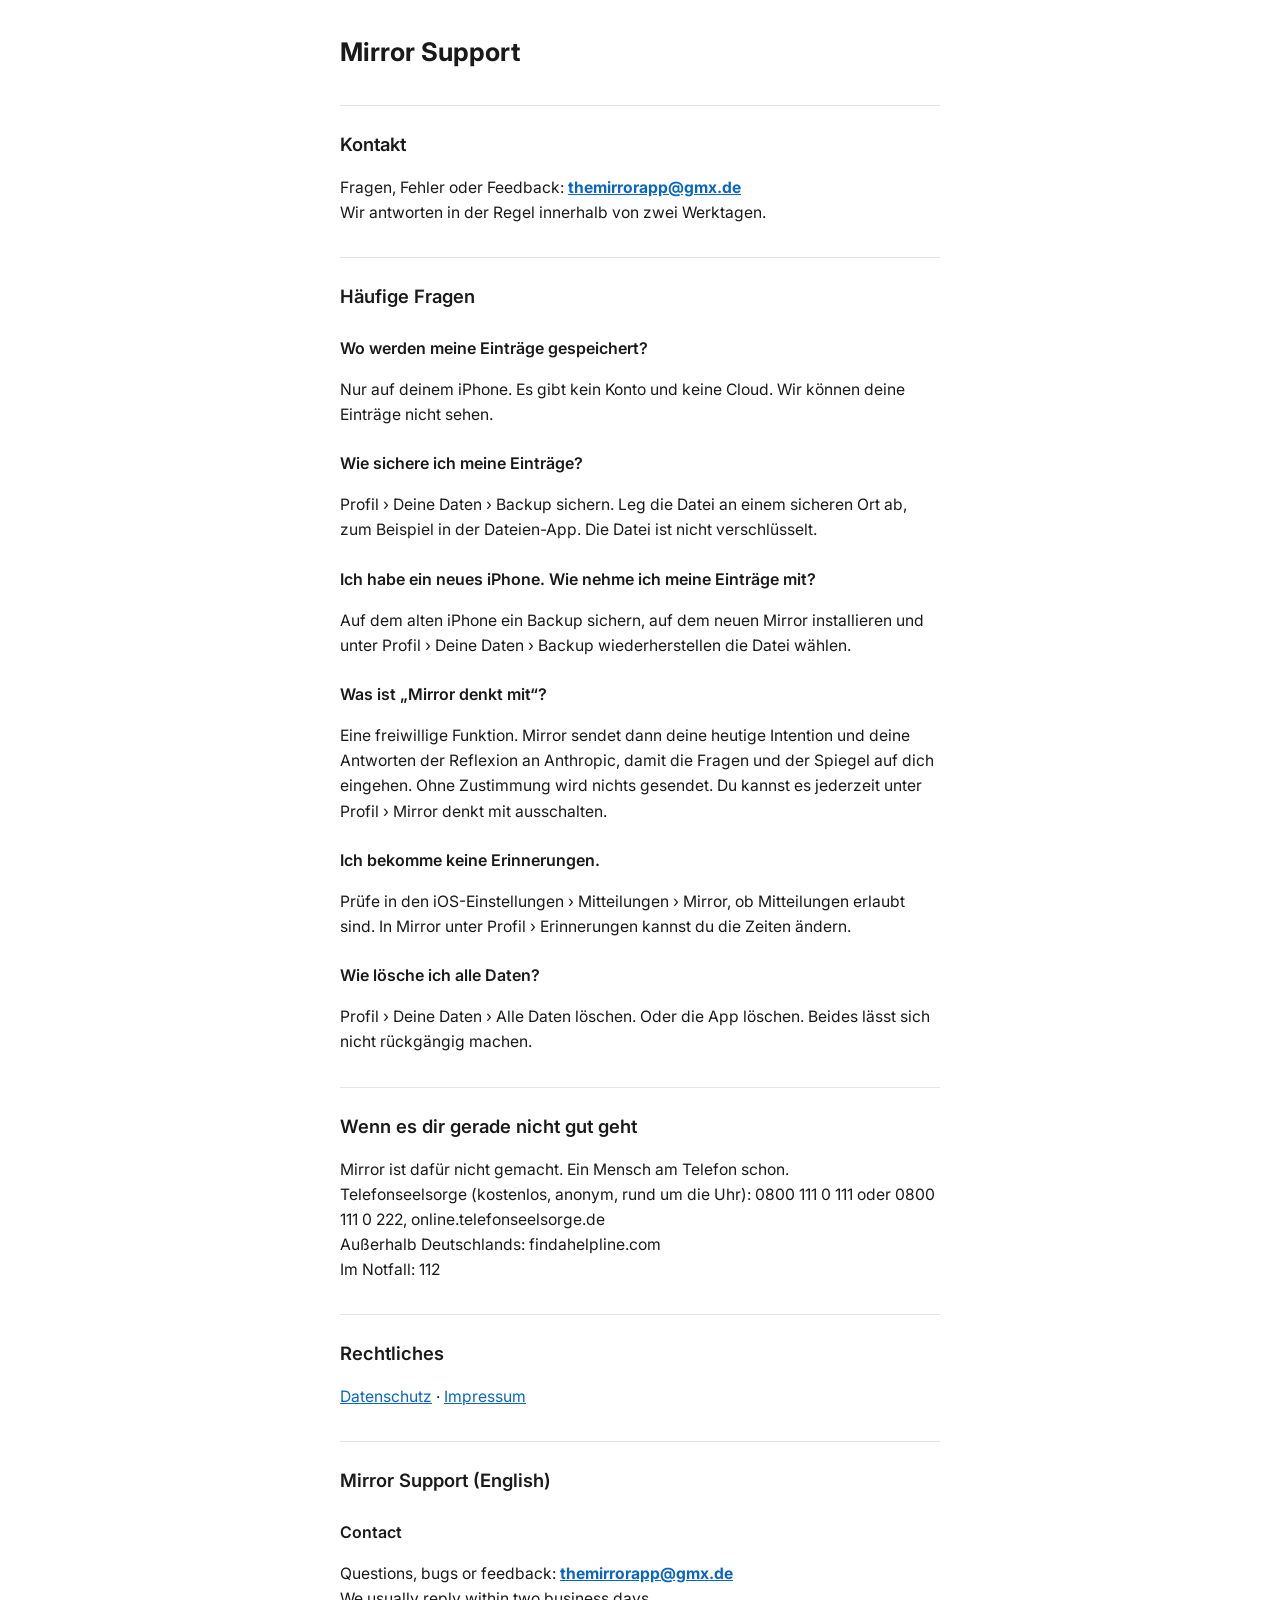
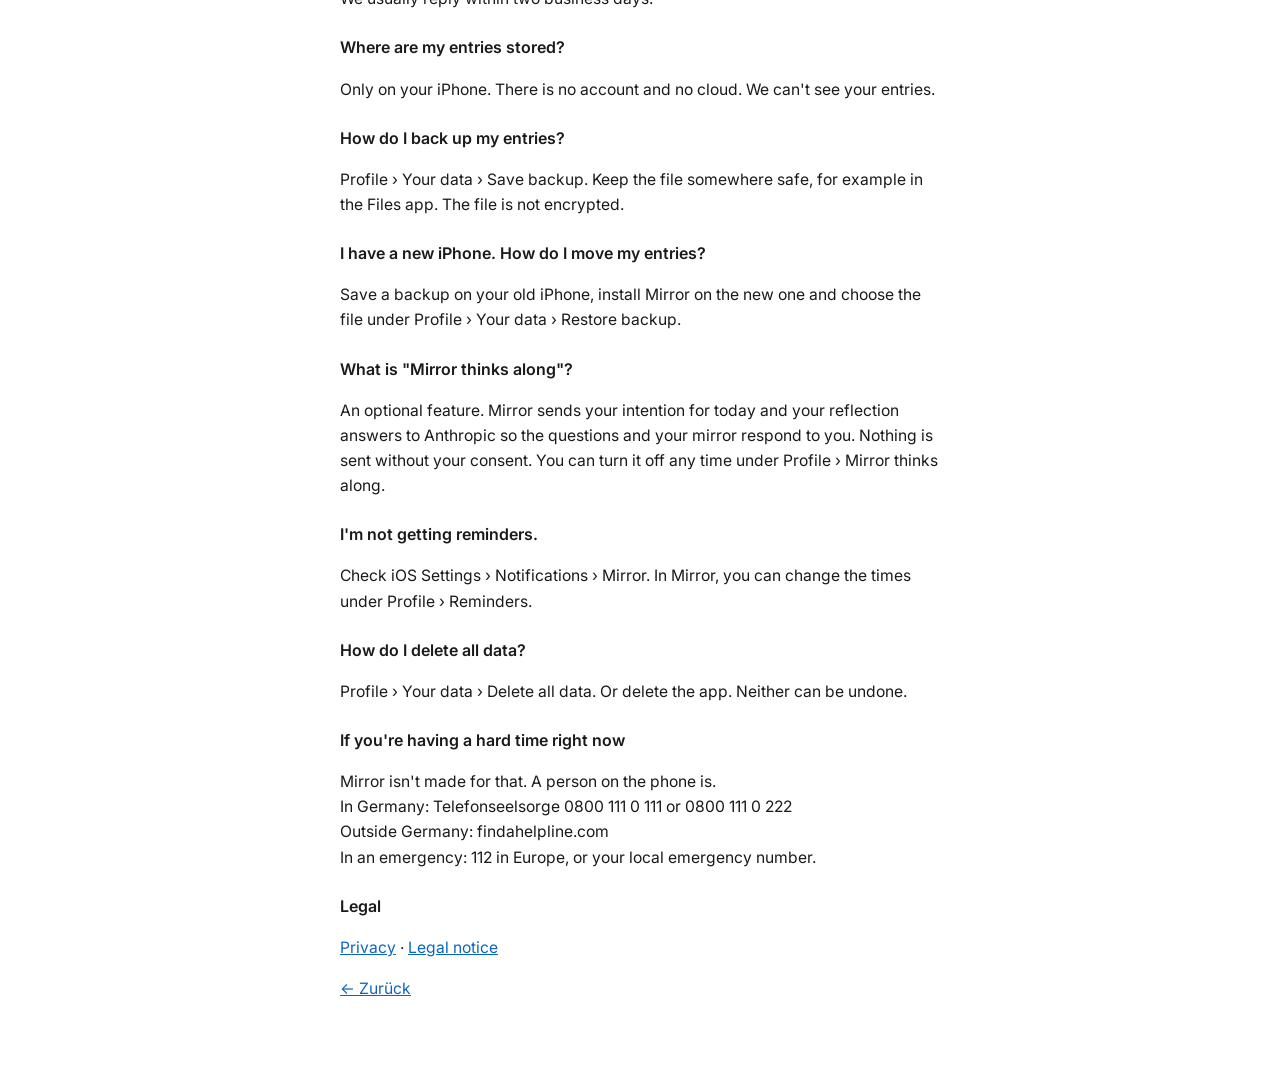
==== support.html @ 7884ecce "last stand 17.11" ====
<!DOCTYPE html>
<html lang="de">
<head>
<meta charset="UTF-8">
<meta name="viewport" content="width=device-width, initial-scale=1">
<title>Support — Mirror</title>
<link rel="preconnect" href="https://fonts.googleapis.com">
<link rel="preconnect" href="https://fonts.gstatic.com" crossorigin>
<link href="https://fonts.googleapis.com/css2?family=Inter:wght@400;600;700&display=swap" rel="stylesheet">
<link rel="stylesheet" href="style.css">
</head>
<body>
<main>
  <h1>Mirror Support</h1>

  <h2>Kontakt</h2>
  <p>Fragen, Fehler oder Feedback: <a href="mailto:themirrorapp@gmx.de"><strong>themirrorapp@gmx.de</strong></a><br>
  Wir antworten in der Regel innerhalb von zwei Werktagen.</p>

  <h2>Häufige Fragen</h2>

  <h3>Wo werden meine Einträge gespeichert?</h3>
  <p>Nur auf deinem iPhone. Es gibt kein Konto und keine Cloud. Wir können deine Einträge nicht sehen.</p>

  <h3>Wie sichere ich meine Einträge?</h3>
  <p>Profil › Deine Daten › Backup sichern. Leg die Datei an einem sicheren Ort ab, zum Beispiel in der Dateien-App. Die Datei ist nicht verschlüsselt.</p>

  <h3>Ich habe ein neues iPhone. Wie nehme ich meine Einträge mit?</h3>
  <p>Auf dem alten iPhone ein Backup sichern, auf dem neuen Mirror installieren und unter Profil › Deine Daten › Backup wiederherstellen die Datei wählen.</p>

  <h3>Was ist „Mirror denkt mit“?</h3>
  <p>Eine freiwillige Funktion. Mirror sendet dann deine heutige Intention und deine Antworten der Reflexion an Anthropic, damit die Fragen und der Spiegel auf dich eingehen. Ohne Zustimmung wird nichts gesendet. Du kannst es jederzeit unter Profil › Mirror denkt mit ausschalten.</p>

  <h3>Ich bekomme keine Erinnerungen.</h3>
  <p>Prüfe in den iOS-Einstellungen › Mitteilungen › Mirror, ob Mitteilungen erlaubt sind. In Mirror unter Profil › Erinnerungen kannst du die Zeiten ändern.</p>

  <h3>Wie lösche ich alle Daten?</h3>
  <p>Profil › Deine Daten › Alle Daten löschen. Oder die App löschen. Beides lässt sich nicht rückgängig machen.</p>

  <h2>Wenn es dir gerade nicht gut geht</h2>
  <p>Mirror ist dafür nicht gemacht. Ein Mensch am Telefon schon.<br>
  Telefonseelsorge (kostenlos, anonym, rund um die Uhr): 0800 111 0 111 oder 0800 111 0 222, online.telefonseelsorge.de<br>
  Außerhalb Deutschlands: findahelpline.com<br>
  Im Notfall: 112</p>

  <h2>Rechtliches</h2>
  <p><a href="datenschutz.html">Datenschutz</a> · <a href="impressum.html">Impressum</a></p>

  <h2>Mirror Support (English)</h2>

  <h3>Contact</h3>
  <p>Questions, bugs or feedback: <a href="mailto:themirrorapp@gmx.de"><strong>themirrorapp@gmx.de</strong></a><br>
  We usually reply within two business days.</p>

  <h3>Where are my entries stored?</h3>
  <p>Only on your iPhone. There is no account and no cloud. We can't see your entries.</p>

  <h3>How do I back up my entries?</h3>
  <p>Profile › Your data › Save backup. Keep the file somewhere safe, for example in the Files app. The file is not encrypted.</p>

  <h3>I have a new iPhone. How do I move my entries?</h3>
  <p>Save a backup on your old iPhone, install Mirror on the new one and choose the file under Profile › Your data › Restore backup.</p>

  <h3>What is "Mirror thinks along"?</h3>
  <p>An optional feature. Mirror sends your intention for today and your reflection answers to Anthropic so the questions and your mirror respond to you. Nothing is sent without your consent. You can turn it off any time under Profile › Mirror thinks along.</p>

  <h3>I'm not getting reminders.</h3>
  <p>Check iOS Settings › Notifications › Mirror. In Mirror, you can change the times under Profile › Reminders.</p>

  <h3>How do I delete all data?</h3>
  <p>Profile › Your data › Delete all data. Or delete the app. Neither can be undone.</p>

  <h3>If you're having a hard time right now</h3>
  <p>Mirror isn't made for that. A person on the phone is.<br>
  In Germany: Telefonseelsorge 0800 111 0 111 or 0800 111 0 222<br>
  Outside Germany: findahelpline.com<br>
  In an emergency: 112 in Europe, or your local emergency number.</p>

  <h3>Legal</h3>
  <p><a href="datenschutz-en.html">Privacy</a> · <a href="impressum-en.html">Legal notice</a></p>

  <p><a href="index.html">&larr; Zurück</a></p>
</main>
</body>
</html>
---- style.css ----
:root {
  --bg: #ffffff;
  --fg: #1a1a1a;
  --muted: #666666;
  --link: #0a66c2;
  --border: #e5e5e5;
}

@media (prefers-color-scheme: dark) {
  :root {
    --bg: #121212;
    --fg: #f0f0f0;
    --muted: #a0a0a0;
    --link: #6ab0f3;
    --border: #2a2a2a;
  }
}

* {
  box-sizing: border-box;
}

body {
  margin: 0;
  background: var(--bg);
  color: var(--fg);
  font-family: 'Inter', -apple-system, BlinkMacSystemFont, 'Segoe UI', sans-serif;
  line-height: 1.6;
  -webkit-font-smoothing: antialiased;
}

main {
  max-width: 640px;
  margin: 0 auto;
  padding: 32px 20px 64px;
}

h1 {
  font-size: 1.6rem;
  font-weight: 700;
  margin: 0 0 8px;
}

h2 {
  font-size: 1.15rem;
  font-weight: 600;
  margin: 32px 0 12px;
  border-top: 1px solid var(--border);
  padding-top: 24px;
}

h3 {
  font-size: 1rem;
  font-weight: 600;
  margin: 24px 0 8px;
}

p, li {
  font-size: 0.98rem;
}

.meta {
  color: var(--muted);
  font-size: 0.9rem;
  margin: 0 0 24px;
}

a {
  color: var(--link);
  text-decoration: underline;
}

ul {
  padding-left: 20px;
}

.index-links {
  list-style: none;
  padding: 0;
  margin-top: 24px;
}

.index-links li {
  margin-bottom: 12px;
}

.index-links a {
  display: inline-block;
  font-size: 1.05rem;
}

address {
  font-style: normal;
}

.lang-switch {
  text-align: right;
  font-size: 0.9rem;
  margin: 0 0 16px;
}
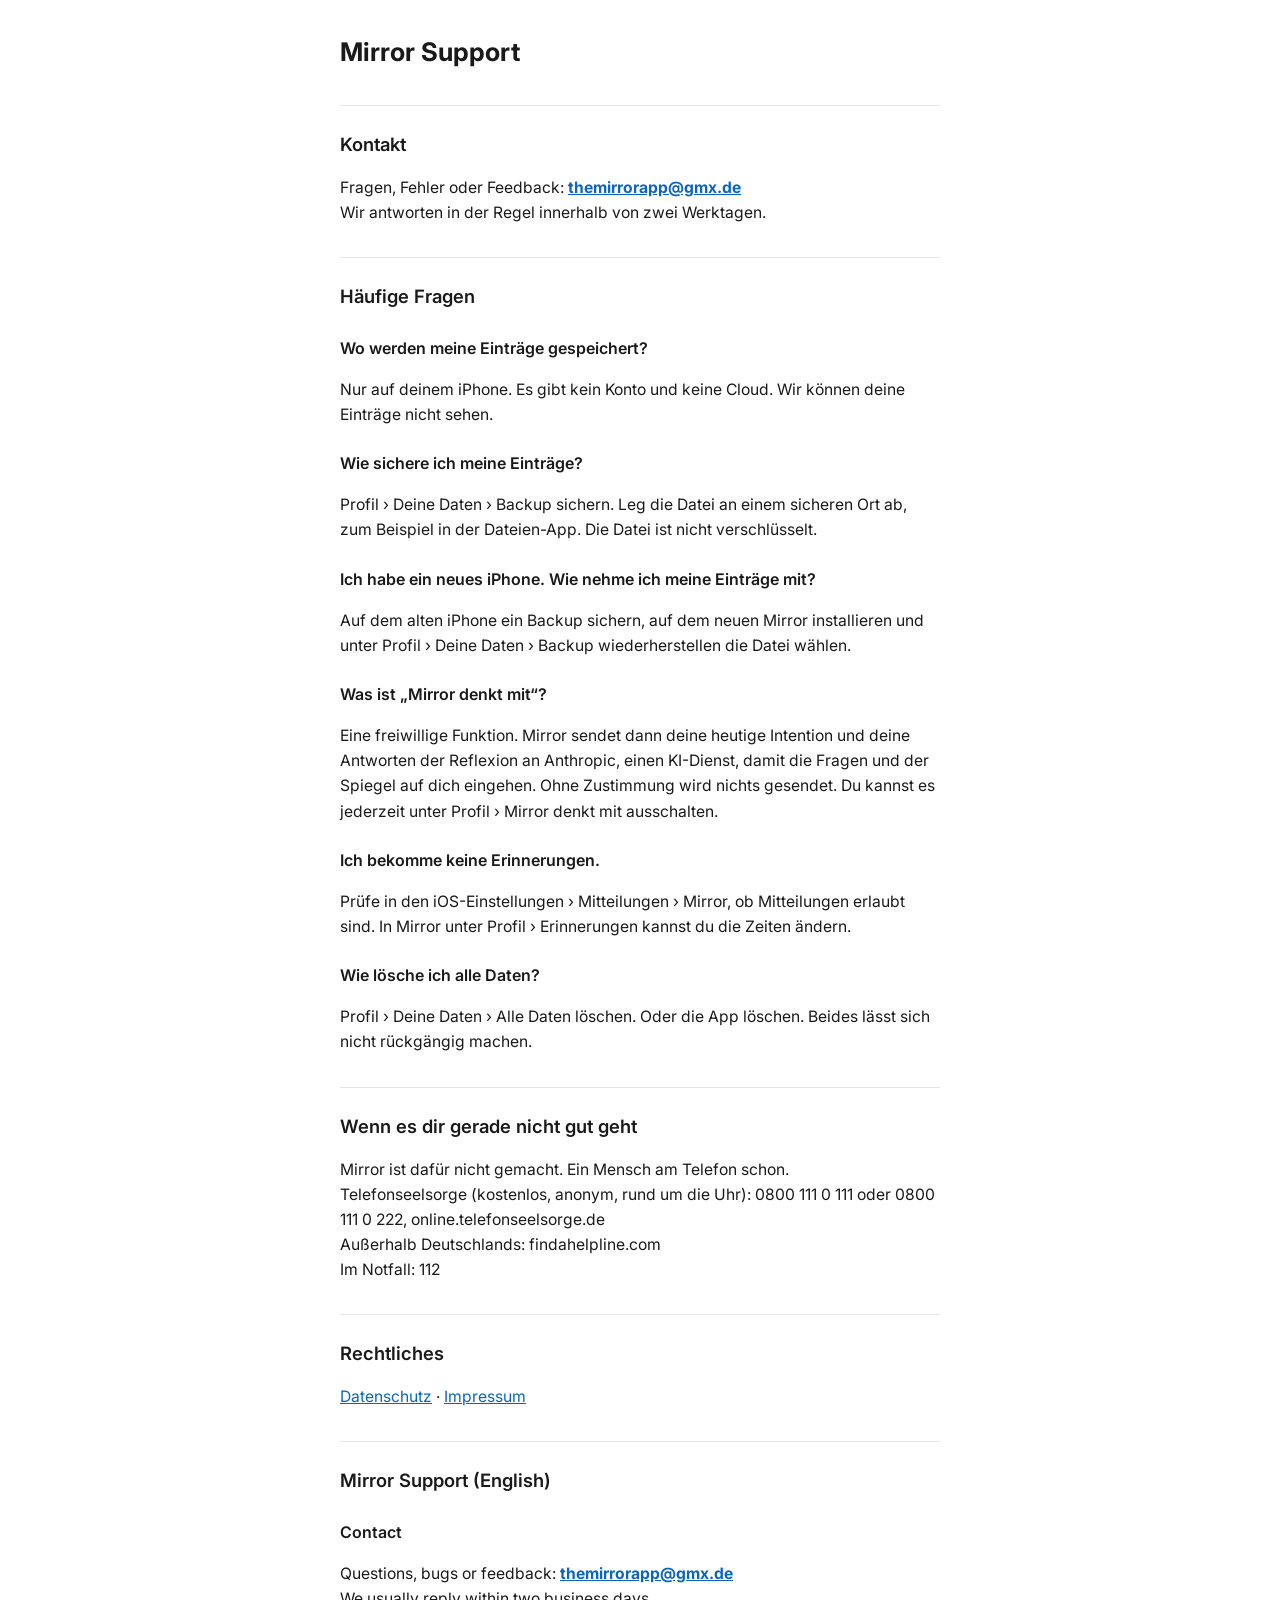
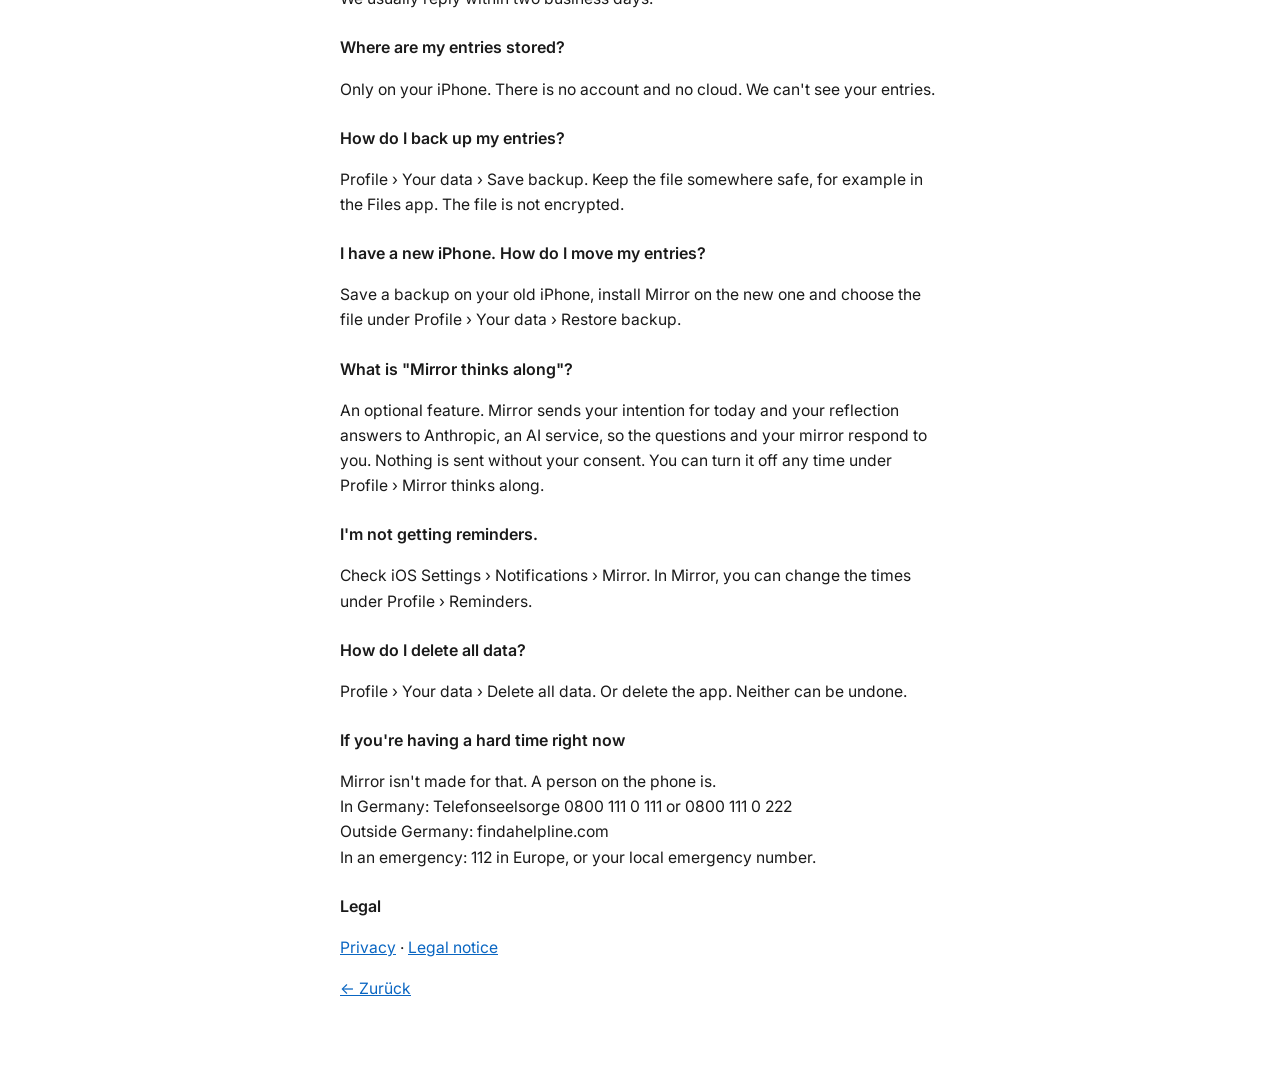
==== commit f78b31b1: "en sup" ====
--- a/support.html
+++ b/support.html
@@ -29,7 +29,7 @@
   <p>Auf dem alten iPhone ein Backup sichern, auf dem neuen Mirror installieren und unter Profil › Deine Daten › Backup wiederherstellen die Datei wählen.</p>
 
   <h3>Was ist „Mirror denkt mit“?</h3>
-  <p>Eine freiwillige Funktion. Mirror sendet dann deine heutige Intention und deine Antworten der Reflexion an Anthropic, damit die Fragen und der Spiegel auf dich eingehen. Ohne Zustimmung wird nichts gesendet. Du kannst es jederzeit unter Profil › Mirror denkt mit ausschalten.</p>
+  <p>Eine freiwillige Funktion. Mirror sendet dann deine heutige Intention und deine Antworten der Reflexion an Anthropic, einen KI-Dienst, damit die Fragen und der Spiegel auf dich eingehen. Ohne Zustimmung wird nichts gesendet. Du kannst es jederzeit unter Profil › Mirror denkt mit ausschalten.</p>
 
   <h3>Ich bekomme keine Erinnerungen.</h3>
   <p>Prüfe in den iOS-Einstellungen › Mitteilungen › Mirror, ob Mitteilungen erlaubt sind. In Mirror unter Profil › Erinnerungen kannst du die Zeiten ändern.</p>
@@ -62,7 +62,7 @@
   <p>Save a backup on your old iPhone, install Mirror on the new one and choose the file under Profile › Your data › Restore backup.</p>
 
   <h3>What is "Mirror thinks along"?</h3>
-  <p>An optional feature. Mirror sends your intention for today and your reflection answers to Anthropic so the questions and your mirror respond to you. Nothing is sent without your consent. You can turn it off any time under Profile › Mirror thinks along.</p>
+  <p>An optional feature. Mirror sends your intention for today and your reflection answers to Anthropic, an AI service, so the questions and your mirror respond to you. Nothing is sent without your consent. You can turn it off any time under Profile › Mirror thinks along.</p>
 
   <h3>I'm not getting reminders.</h3>
   <p>Check iOS Settings › Notifications › Mirror. In Mirror, you can change the times under Profile › Reminders.</p>
